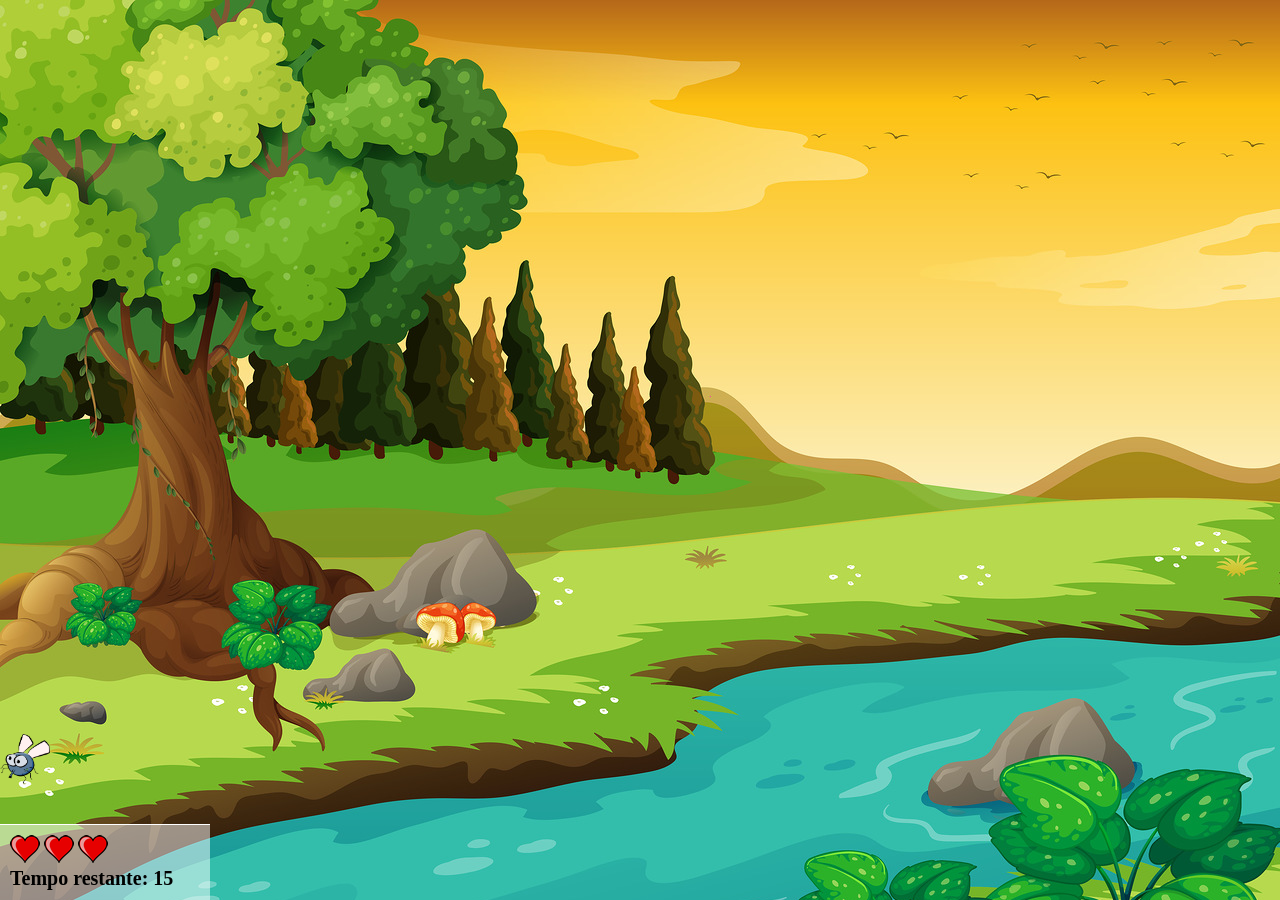
==== index.html @ e50cb9a6 "jogo completo" ====
<!DOCTYPE html>
<html lang="pt-br">
<head>
    <meta charset="UTF-8">
    <meta name="viewport" content="width=device-width, initial-scale=1.0">
    <title>Mata Mosquito</title>
    <link rel="stylesheet" href="css/style.css">
    <script src="js/script.js"></script>
</head>
<body onresize="ajustarTamanho()">
    <div class="painel">
        <div class="vidas">
            <img id="v1" src="imgs/coracao_cheio.png">
            <img id="v2" src="imgs/coracao_cheio.png">
            <img id="v3" src="imgs/coracao_cheio.png">
        </div>
        <div class="cronometro">
            Tempo restante: <span id="cronometro"></span>
        </div>
    </div>

    <script>
        document.getElementById('cronometro').innerHTML = tempo

        var criaMosquito = setInterval(function () {
            posicaoRandom()
        }, criaMosquitoTempo)
    </script>
</body>
</html>
---- css/style.css ----
html {
    cursor: url(../imgs/mata_mosquito.png) 30 30, auto;
}

body {
    background-image: url(../imgs/bg.jpg);
    background-repeat: no-repeat;
    background-size: 100%;
}

.mosquito1 {
    height: 50px;
    width: 50px;
}

.mosquito2 {
    height: 100px;
    width: 100px;
}

.mosquito3 {
    height: 150px;
    width: 150px;
}

.ladoA {
    transform: scaleX(1);
}

.ladoB {
    transform: scaleX(-1);
}

.painel {
    position: absolute;
    width: 190px;
    padding: 10px;
    left: 0;
    bottom: 0px;
    border-top: solid 1px #fff;
    background-color: #ffffff7f;
}

.vidas {
    float: left;
}

.cronometro {
    float: left;
    font-size: 20px;
    font-weight: bold;
}
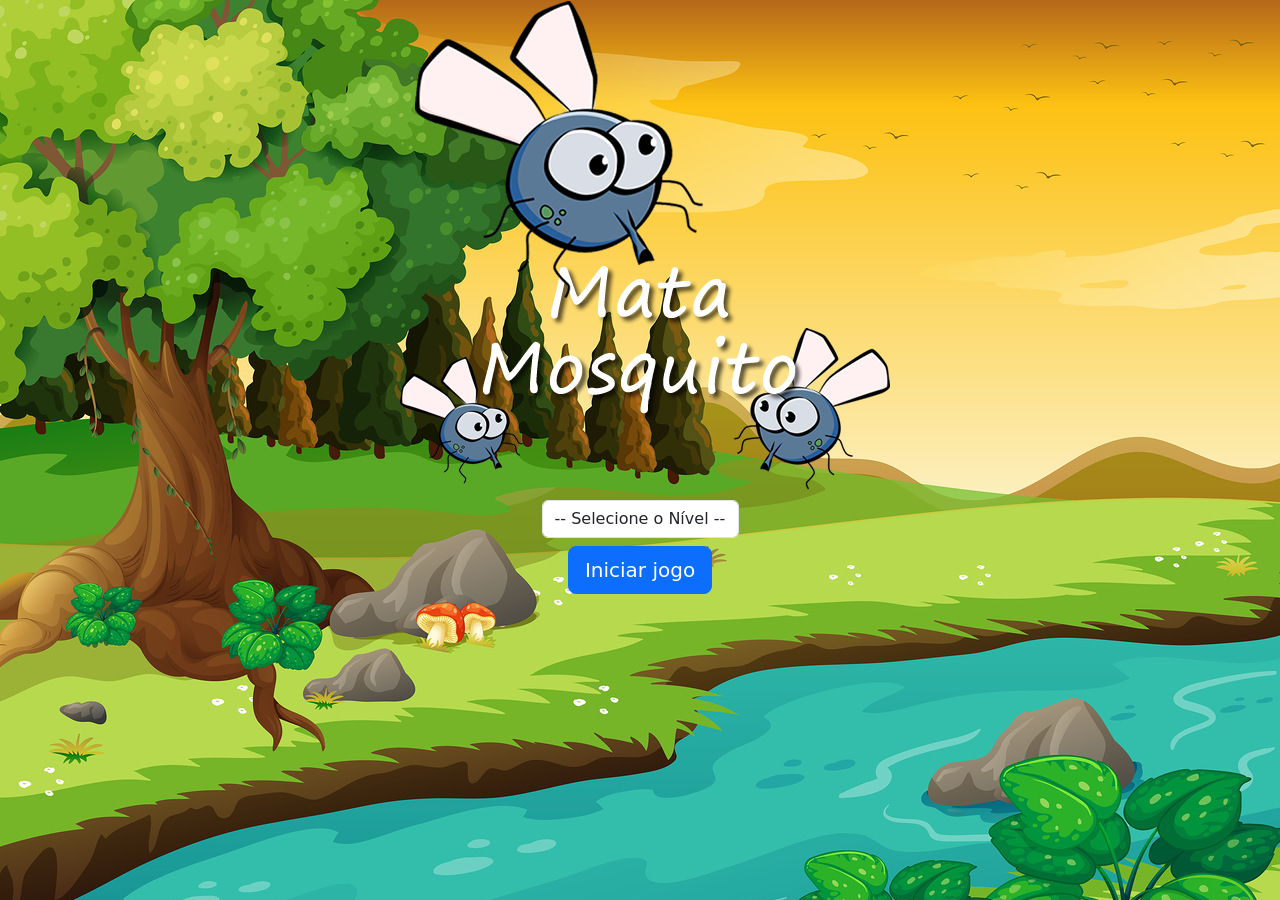
==== commit 8d6e4ca1: "rename pags" ====
--- a/index.html
+++ b/index.html
@@ -3,28 +3,54 @@
 <head>
     <meta charset="UTF-8">
     <meta name="viewport" content="width=device-width, initial-scale=1.0">
-    <title>Mata Mosquito</title>
+    <title>Game - Mata Mosquito</title>
+    <link href="https://cdn.jsdelivr.net/npm/bootstrap@5.3.3/dist/css/bootstrap.min.css" rel="stylesheet" integrity="sha384-QWTKZyjpPEjISv5WaRU9OFeRpok6YctnYmDr5pNlyT2bRjXh0JMhjY6hW+ALEwIH" crossorigin="anonymous">
     <link rel="stylesheet" href="css/style.css">
-    <script src="js/script.js"></script>
+    <script>
+        function iniciarJogo() {
+            let nivel = document.getElementById('nivel').value
+            if (nivel == "") {
+                alert("Selecione um nível para continuar")
+            } else {
+                window.location.href = "game.html?" + nivel
+            }
+        }
+    </script>
 </head>
-<body onresize="ajustarTamanho()">
-    <div class="painel">
-        <div class="vidas">
-            <img id="v1" src="imgs/coracao_cheio.png">
-            <img id="v2" src="imgs/coracao_cheio.png">
-            <img id="v3" src="imgs/coracao_cheio.png">
+<body>
+    <div class="container">
+        <div class="row">
+            <div class="col">
+                <div class="d-flex justify-content-center">
+                    <img src="imgs/game.png" alt="gameover">
+                </div>
+            </div>
         </div>
-        <div class="cronometro">
-            Tempo restante: <span id="cronometro"></span>
+
+        <div class="row">
+            <div class="col">
+                <div class="d-flex justify-content-center">
+                    <div class="mb-2">
+                        <select id="nivel" class="form-control">
+                            <option value="">-- Selecione o Nível --</option>
+                            <option value="normal">Normal</option>
+                            <option value="dificil">Difícil</option>
+                            <option value="god">God</option>
+                        </select>
+                    </div>
+                </div>
+            </div>
+        </div>
+
+        <div class="row">
+            <div class="col">
+                <div class="d-flex justify-content-center">
+                    <button class="btn btn-primary btn-lg" onclick="iniciarJogo()">Iniciar jogo</button>
+                </div>
+            </div>
         </div>
     </div>
 
-    <script>
-        document.getElementById('cronometro').innerHTML = tempo
-
-        var criaMosquito = setInterval(function () {
-            posicaoRandom()
-        }, criaMosquitoTempo)
-    </script>
+    <script src="https://cdn.jsdelivr.net/npm/bootstrap@5.3.3/dist/js/bootstrap.bundle.min.js" integrity="sha384-YvpcrYf0tY3lHB60NNkmXc5s9fDVZLESaAA55NDzOxhy9GkcIdslK1eN7N6jIeHz" crossorigin="anonymous"></script>
 </body>
 </html>
